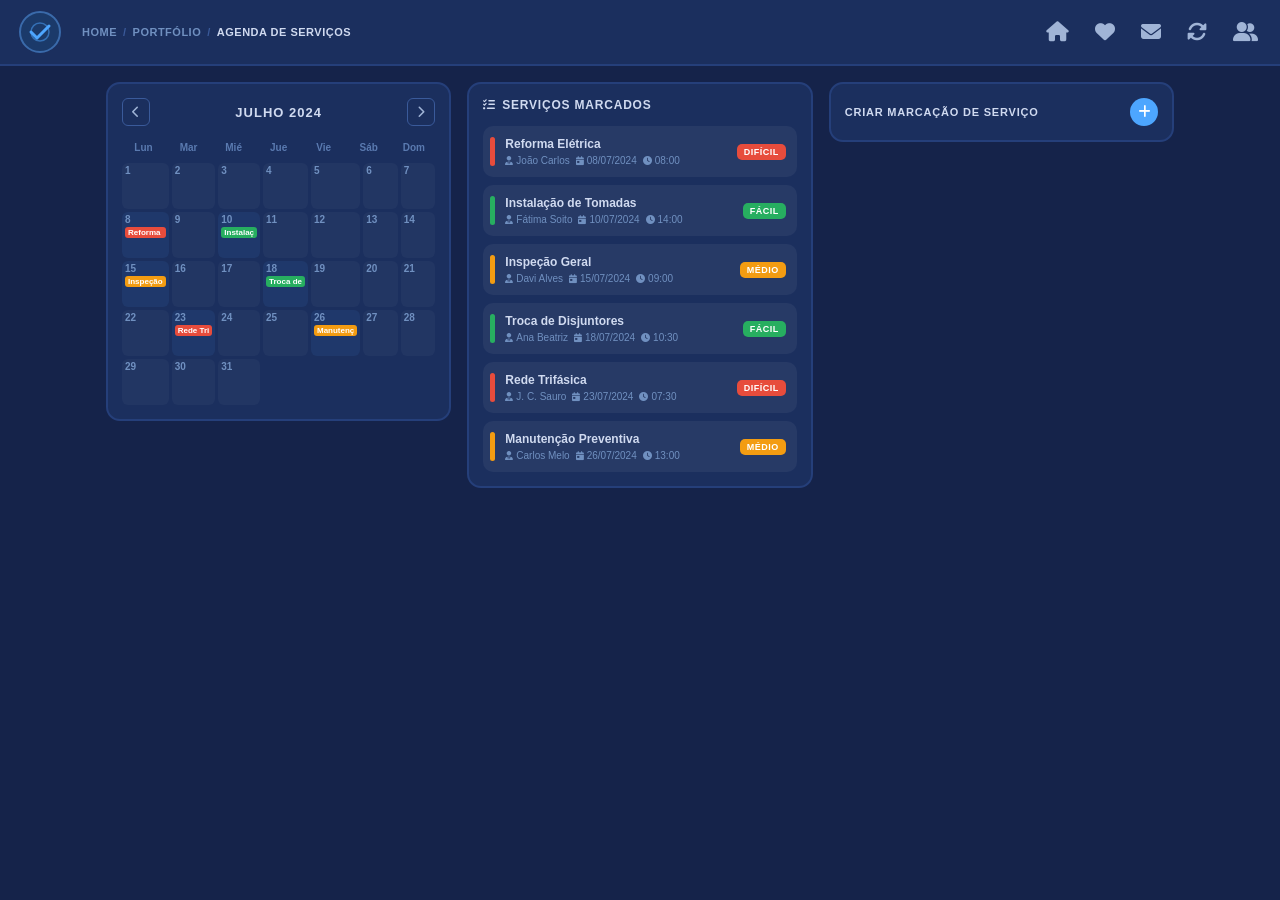
==== TI2TesteDoEduh/agenda.html @ 52f9d5dd "parte de agenda" ====
<!DOCTYPE html>
<html lang="pt-BR">
<head>
  <meta charset="UTF-8" />
  <meta name="viewport" content="width=device-width, initial-scale=1.0" />
  <title>Agenda de Serviços — ProFeed</title>
  <link rel="stylesheet" href="https://cdnjs.cloudflare.com/ajax/libs/font-awesome/6.5.0/css/all.min.css" />
  <link rel="stylesheet" href="agenda.css" />
</head>
<body>

<nav class="navbar">
  <svg class="nav-logo" viewBox="0 0 44 44" fill="none" xmlns="http://www.w3.org/2000/svg">
    <circle cx="22" cy="22" r="20" fill="#1b3a6a" stroke="#3a6aaa" stroke-width="2"/>
    <path d="M13 22 L19 28 L31 16" stroke="#4da6ff" stroke-width="3" stroke-linecap="round" stroke-linejoin="round"/>
    <circle cx="22" cy="22" r="9" stroke="#4da6ff" stroke-width="1.5" fill="none" opacity="0.5"/>
  </svg>

  <div class="nav-breadcrumb">
    <span onclick="location.href='index.html'">HOME</span>
    <span class="sep">/</span>
    <span onclick="location.href='portifolio.html'">PORTFÓLIO</span>
    <span class="sep">/</span>
    <span class="active">AGENDA DE SERVIÇOS</span>
  </div>

  <div class="nav-icons">
    <button class="nav-icon" onclick="location.href='index.html'" title="Início"><i class="fa-solid fa-house"></i></button>
    <button class="nav-icon" onclick="void(0)" title="Favoritos"><i class="fa-solid fa-heart"></i></button>
    <button class="nav-icon" onclick="location.href='mensagens.html'" title="Mensagens"><i class="fa-solid fa-envelope"></i></button>
    <button class="nav-icon" onclick="void(0)" title="Notificações"><i class="fa-solid fa-rotate"></i></button>
    <button class="nav-icon" onclick="void(0)" title="Comunidade"><i class="fa-solid fa-user-group"></i></button>
  </div>

  <button class="hamburger-btn" id="hamburger-btn" onclick="toggleMenu()" title="Menu">
    <span></span><span></span><span></span>
  </button>

  <div class="dropdown-menu" id="dropdown-menu">
    <button class="nav-icon dropdown-item" onclick="location.href='index.html'"><i class="fa-solid fa-house"></i> Início</button>
    <button class="nav-icon dropdown-item" onclick="location.href='portifolio.html'"><i class="fa-solid fa-id-card"></i> Portfólio</button>
    <button class="nav-icon dropdown-item" onclick="location.href='mensagens.html'"><i class="fa-solid fa-envelope"></i> Mensagens</button>
  </div>
</nav>

<div class="page">

  <div class="agenda-layout">

    <!-- CALENDAR -->
    <div class="calendar-section">
      <div class="calendar-header">
        <button class="cal-nav" id="prev-btn"><i class="fa-solid fa-chevron-left"></i></button>
        <span class="cal-month-label" id="month-label">JULHO 2024</span>
        <button class="cal-nav" id="next-btn"><i class="fa-solid fa-chevron-right"></i></button>
      </div>
      <div class="calendar-weekdays">
        <span>Lun</span><span>Mar</span><span>Mié</span><span>Jue</span><span>Vie</span><span>Sáb</span><span>Dom</span>
      </div>
      <div class="calendar-grid" id="calendar-grid"></div>
    </div>

    <!-- EVENTS LIST -->
    <div class="events-section">
      <div class="events-header">
        <span class="events-title"><i class="fa-solid fa-list-check"></i> SERVIÇOS MARCADOS</span>
      </div>
      <div class="events-list" id="events-list"></div>
    </div>

    <!-- CREATE EVENT FORM -->
    <div class="form-section">
      <div class="form-header">
        <span class="form-title">CRIAR MARCAÇÃO DE SERVIÇO</span>
        <button class="form-add-btn" id="open-form-btn"><i class="fa-solid fa-plus"></i></button>
      </div>

      <div class="form-body" id="form-body">
        <div class="form-group">
          <label>Título do Serviço</label>
          <input type="text" id="f-title" placeholder="Título do Serviço" />
        </div>
        <div class="form-group">
          <label>Cliente <span class="label-sub">(@)</span></label>
          <input type="text" id="f-client" placeholder="Insert @ do cliente" />
        </div>
        <div class="form-group">
          <label>Descrição do Serviço</label>
          <textarea id="f-desc" placeholder="Descrição detalhada"></textarea>
        </div>
        <div class="form-row">
          <div class="form-group half">
            <label>Data</label>
            <input type="date" id="f-date" />
          </div>
          <div class="form-group half">
            <label>Horário de Início</label>
            <input type="time" id="f-time" />
          </div>
        </div>
        <div class="form-row">
          <div class="form-group half">
            <label>Duração (hh:mm)</label>
            <input type="text" id="f-duration" placeholder="hh:mm" />
          </div>
          <div class="form-group half">
            <label>Fim Previsto</label>
            <input type="time" id="f-end" readonly placeholder="--:--" />
          </div>
        </div>
        <div class="form-group">
          <label>Nível de Importância</label>
          <div class="level-picker" id="level-picker">
            <button class="level-btn easy active" data-level="facil" type="button">Fácil</button>
            <button class="level-btn medium" data-level="medio" type="button">Médio</button>
            <button class="level-btn hard" data-level="dificil" type="button">Difícil</button>
          </div>
        </div>
        <div class="form-actions">
          <button class="btn-cancel" type="button" id="cancel-btn">CANCELAR</button>
          <button class="btn-confirm" type="button" id="confirm-btn">CONFIRMAR MARCAÇÃO</button>
        </div>
      </div>
    </div>

  </div>

  <!-- EVENT DETAIL MODAL -->
  <div class="modal-overlay" id="modal-overlay">
    <div class="modal-card">
      <button class="modal-close" id="modal-close"><i class="fa-solid fa-xmark"></i></button>
      <div class="modal-level-badge" id="modal-level"></div>
      <h2 class="modal-title" id="modal-title"></h2>
      <div class="modal-meta">
        <span><i class="fa-solid fa-user"></i> <span id="modal-client"></span></span>
        <span><i class="fa-solid fa-calendar-day"></i> <span id="modal-date"></span></span>
        <span><i class="fa-solid fa-clock"></i> <span id="modal-time"></span></span>
      </div>
      <p class="modal-desc" id="modal-desc"></p>
    </div>
  </div>

</div>

<script>
  /* ---- Static event data ---- */
  const EVENTS = [
    { id: 1, title: "Reforma Elétrica",       client: "João Carlos",  date: "2024-07-08", time: "08:00", duration: "03:00", desc: "Revisão completa da fiação da residência, troca de tomadas e quadro de disjuntores.", level: "dificil",  color: "#e74c3c" },
    { id: 2, title: "Instalação de Tomadas",  client: "Fátima Soito", date: "2024-07-10", time: "14:00", duration: "01:30", desc: "Instalação de 6 tomadas no escritório no novo padrão ABNT.", level: "facil",    color: "#27ae60" },
    { id: 3, title: "Inspeção Geral",         client: "Davi Alves",   date: "2024-07-15", time: "09:00", duration: "02:00", desc: "Vistoria técnica para adequação do imóvel ao laudo de segurança elétrica.", level: "medio",   color: "#f39c12" },
    { id: 4, title: "Troca de Disjuntores",   client: "Ana Beatriz",  date: "2024-07-18", time: "10:30", duration: "01:00", desc: "Substituição dos disjuntores antigos por modelos mais seguros e eficientes.", level: "facil",   color: "#27ae60" },
    { id: 5, title: "Rede Trifásica",         client: "J. C. Sauro",  date: "2024-07-23", time: "07:30", duration: "04:00", desc: "Instalação de rede trifásica para nova máquina industrial de grande porte.", level: "dificil", color: "#e74c3c" },
    { id: 6, title: "Manutenção Preventiva",  client: "Carlos Melo",  date: "2024-07-26", time: "13:00", duration: "02:30", desc: "Manutenção preventiva semestral de toda a instalação elétrica do galpão.", level: "medio",   color: "#f39c12" },
  ];

  const LEVEL_LABELS = { facil: "Fácil", medio: "Médio", dificil: "Difícil" };
  const LEVEL_COLORS = { facil: "#27ae60", medio: "#f39c12", dificil: "#e74c3c" };

  let currentYear = 2024, currentMonth = 6; // July 2024 (0-indexed)
  let selectedLevel = "facil";

  const MONTHS_PT = ["Janeiro","Fevereiro","Março","Abril","Maio","Junho","Julho","Agosto","Setembro","Outubro","Novembro","Dezembro"];

  /* ---- Calendar ---- */
  function renderCalendar() {
    const label = document.getElementById('month-label');
    label.textContent = `${MONTHS_PT[currentMonth].toUpperCase()} ${currentYear}`;

    const grid = document.getElementById('calendar-grid');
    grid.innerHTML = '';

    const firstDay = new Date(currentYear, currentMonth, 1).getDay();
    const daysInMonth = new Date(currentYear, currentMonth + 1, 0).getDate();
    const startOffset = (firstDay === 0) ? 6 : firstDay - 1; // Monday start

    for (let i = 0; i < startOffset; i++) {
      const empty = document.createElement('div');
      empty.className = 'cal-day empty';
      grid.appendChild(empty);
    }

    for (let d = 1; d <= daysInMonth; d++) {
      const dateStr = `${currentYear}-${String(currentMonth + 1).padStart(2,'0')}-${String(d).padStart(2,'0')}`;
      const dayEvents = EVENTS.filter(e => e.date === dateStr);

      const cell = document.createElement('div');
      cell.className = 'cal-day';
      if (dayEvents.length > 0) cell.classList.add('has-events');

      cell.innerHTML = `<span class="day-num">${d}</span>`;

      dayEvents.forEach(ev => {
        const dot = document.createElement('div');
        dot.className = 'event-dot';
        dot.style.background = LEVEL_COLORS[ev.level];
        dot.title = ev.title;
        dot.textContent = ev.title.slice(0, 8);
        dot.addEventListener('click', (e) => { e.stopPropagation(); openModal(ev); });
        cell.appendChild(dot);
      });

      grid.appendChild(cell);
    }
  }

  document.getElementById('prev-btn').addEventListener('click', () => {
    currentMonth--; if (currentMonth < 0) { currentMonth = 11; currentYear--; }
    renderCalendar();
  });
  document.getElementById('next-btn').addEventListener('click', () => {
    currentMonth++; if (currentMonth > 11) { currentMonth = 0; currentYear++; }
    renderCalendar();
  });

  /* ---- Events List ---- */
  function renderEventsList() {
    const list = document.getElementById('events-list');
    list.innerHTML = '';

    const sorted = [...EVENTS].sort((a,b) => a.date.localeCompare(b.date));
    sorted.forEach(ev => {
      const item = document.createElement('div');
      item.className = 'event-item';
      item.innerHTML = `
        <div class="event-item-color" style="background:${LEVEL_COLORS[ev.level]}"></div>
        <div class="event-item-info">
          <div class="event-item-title">${ev.title}</div>
          <div class="event-item-meta">
            <span><i class="fa-solid fa-user-tie"></i> ${ev.client}</span>
            <span><i class="fa-solid fa-calendar-day"></i> ${formatDate(ev.date)}</span>
            <span><i class="fa-solid fa-clock"></i> ${ev.time}</span>
          </div>
        </div>
        <span class="event-level-badge" style="background:${LEVEL_COLORS[ev.level]}">${LEVEL_LABELS[ev.level]}</span>
      `;
      item.addEventListener('click', () => openModal(ev));
      list.appendChild(item);
    });
  }

  function formatDate(str) {
    const [y,m,d] = str.split('-');
    return `${d}/${m}/${y}`;
  }

  /* ---- Modal ---- */
  function openModal(ev) {
    document.getElementById('modal-level').textContent = LEVEL_LABELS[ev.level];
    document.getElementById('modal-level').style.background = LEVEL_COLORS[ev.level];
    document.getElementById('modal-title').textContent = ev.title;
    document.getElementById('modal-client').textContent = ev.client;
    document.getElementById('modal-date').textContent = formatDate(ev.date);
    document.getElementById('modal-time').textContent = `${ev.time} (${ev.duration}h)`;
    document.getElementById('modal-desc').textContent = ev.desc;
    document.getElementById('modal-overlay').classList.add('active');
  }

  document.getElementById('modal-close').addEventListener('click', () => {
    document.getElementById('modal-overlay').classList.remove('active');
  });
  document.getElementById('modal-overlay').addEventListener('click', (e) => {
    if (e.target === document.getElementById('modal-overlay'))
      document.getElementById('modal-overlay').classList.remove('active');
  });

  /* ---- Form ---- */
  const formBody = document.getElementById('form-body');

  document.getElementById('open-form-btn').addEventListener('click', () => {
    formBody.classList.toggle('open');
  });
  document.getElementById('cancel-btn').addEventListener('click', () => {
    formBody.classList.remove('open');
  });

  document.querySelectorAll('.level-btn').forEach(btn => {
    btn.addEventListener('click', () => {
      document.querySelectorAll('.level-btn').forEach(b => b.classList.remove('active'));
      btn.classList.add('active');
      selectedLevel = btn.dataset.level;
    });
  });

  // Auto-calc end time
  function calcEnd() {
    const t = document.getElementById('f-time').value;
    const dur = document.getElementById('f-duration').value;
    if (!t || !dur) return;
    const [th, tm] = t.split(':').map(Number);
    const [dh, dm] = dur.split(':').map(Number);
    const totalMin = th * 60 + tm + dh * 60 + (dm || 0);
    const eh = Math.floor(totalMin / 60) % 24;
    const em = totalMin % 60;
    document.getElementById('f-end').value = `${String(eh).padStart(2,'0')}:${String(em).padStart(2,'0')}`;
  }
  document.getElementById('f-time').addEventListener('change', calcEnd);
  document.getElementById('f-duration').addEventListener('input', calcEnd);

  document.getElementById('confirm-btn').addEventListener('click', () => {
    const title  = document.getElementById('f-title').value.trim();
    const client = document.getElementById('f-client').value.trim();
    const date   = document.getElementById('f-date').value;
    const time   = document.getElementById('f-time').value;
    const dur    = document.getElementById('f-duration').value;
    const desc   = document.getElementById('f-desc').value.trim();

    if (!title || !client || !date || !time) {
      alert('Preencha título, cliente, data e horário.'); return;
    }

    EVENTS.push({
      id: Date.now(), title, client, date, time,
      duration: dur || '01:00', desc, level: selectedLevel,
      color: LEVEL_COLORS[selectedLevel]
    });

    renderEventsList();
    renderCalendar();
    formBody.classList.remove('open');

    // Reset
    ['f-title','f-client','f-desc','f-date','f-time','f-duration','f-end'].forEach(id => document.getElementById(id).value = '');
  });

  /* ---- Nav hamburger ---- */
  function toggleMenu() {
    const menu = document.getElementById('dropdown-menu');
    const btn  = document.getElementById('hamburger-btn');
    menu.classList.toggle('active');
    btn.classList.toggle('active');
  }

  /* ---- Init ---- */
  renderCalendar();
  renderEventsList();
</script>

</body>
</html>
---- TI2TesteDoEduh/agenda.css ----
*, *::before, *::after { box-sizing: border-box; margin: 0; padding: 0; }

body {
  font-family: 'Segoe UI', Arial, sans-serif;
  background: #15234a;
  min-height: 100vh;
  display: flex;
  flex-direction: column;
  align-items: center;
  padding-top: 64px;
}

/* ---- NAVBAR ---- */
.navbar {
  width: 100%;
  background: #1b2f5e;
  border-bottom: 2px solid #253f7a;
  display: flex;
  align-items: center;
  justify-content: space-between;
  padding: 10px 18px;
  position: fixed;
  top: 0; left: 0;
  z-index: 100;
  gap: 12px;
}

.nav-logo { width: 44px; height: 44px; cursor: default; flex-shrink: 0; }

.nav-breadcrumb {
  display: flex;
  align-items: center;
  gap: 6px;
  font-size: 11px;
  font-weight: 700;
  letter-spacing: 0.5px;
  color: #7090c0;
  flex: 1;
  padding-left: 8px;
}
.nav-breadcrumb span { cursor: pointer; transition: color 0.2s; }
.nav-breadcrumb span:hover { color: #4da6ff; }
.nav-breadcrumb .active { color: #d0daf0; cursor: default; }
.nav-breadcrumb .sep { color: #3a5a9a; cursor: default; }

.nav-icons { display: flex; gap: 18px; align-items: center; }
.nav-icon {
  color: #a0b4d6; font-size: 20px; cursor: pointer;
  transition: color 0.2s;
  background: none; border: none; padding: 4px;
}
.nav-icon:hover { color: #fff; }

.hamburger-btn {
  display: none;
  flex-direction: column; gap: 6px;
  background: none; border: none; cursor: pointer; padding: 4px;
}
.hamburger-btn span { width: 24px; height: 3px; background: #a0b4d6; border-radius: 2px; transition: background 0.2s, transform 0.3s; }
.hamburger-btn:hover span { background: #fff; }
.hamburger-btn.active span:nth-child(1) { transform: rotate(45deg) translate(10px, 10px); }
.hamburger-btn.active span:nth-child(2) { opacity: 0; }
.hamburger-btn.active span:nth-child(3) { transform: rotate(-45deg) translate(7px, -7px); }

.dropdown-menu {
  display: none; flex-direction: column;
  position: absolute; top: 100%; left: 0; right: 0;
  background: #1b2f5e; border-bottom: 2px solid #253f7a;
  padding: 10px 18px; gap: 10px;
  animation: slideDown 0.3s ease; z-index: 99;
}
.dropdown-menu.active { display: flex; }
@keyframes slideDown { from { opacity: 0; transform: translateY(-10px); } to { opacity: 1; transform: translateY(0); } }
.dropdown-menu .dropdown-item { justify-content: flex-start; padding: 10px 12px; border-radius: 6px; transition: background 0.2s; display: flex; align-items: center; gap: 10px; font-size: 16px; }
.dropdown-menu .dropdown-item:hover { background: rgba(74,166,255,0.1); }

/* ---- PAGE ---- */
.page {
  width: 100%;
  max-width: 1100px;
  padding: 18px 16px;
  display: flex;
  flex-direction: column;
  gap: 16px;
}

/* ---- AGENDA LAYOUT ---- */
.agenda-layout {
  display: grid;
  grid-template-columns: 1fr 1fr 1fr;
  gap: 16px;
  align-items: start;
}

/* ---- CALENDAR ---- */
.calendar-section {
  background: #1b2f5e;
  border: 2px solid #253f7a;
  border-radius: 14px;
  padding: 14px;
  color: #d0daf0;
}

.calendar-header {
  display: flex;
  align-items: center;
  justify-content: space-between;
  margin-bottom: 12px;
}

.cal-month-label {
  font-size: 13px;
  font-weight: 800;
  letter-spacing: 1px;
  color: #d0daf0;
}

.cal-nav {
  background: none;
  border: 1px solid #3a5a9a;
  border-radius: 6px;
  color: #a0b4d6;
  cursor: pointer;
  width: 28px; height: 28px;
  display: flex; align-items: center; justify-content: center;
  font-size: 12px;
  transition: background 0.2s, color 0.2s;
}
.cal-nav:hover { background: #253f7a; color: #fff; }

.calendar-weekdays {
  display: grid;
  grid-template-columns: repeat(7, 1fr);
  gap: 2px;
  margin-bottom: 6px;
}
.calendar-weekdays span {
  text-align: center;
  font-size: 10px;
  font-weight: 700;
  color: #5a7ab0;
  padding: 4px 0;
}

.calendar-grid {
  display: grid;
  grid-template-columns: repeat(7, 1fr);
  gap: 3px;
}

.cal-day {
  background: rgba(255,255,255,0.03);
  border-radius: 6px;
  min-height: 46px;
  padding: 3px;
  cursor: default;
  transition: background 0.15s;
  position: relative;
  display: flex;
  flex-direction: column;
  gap: 2px;
}
.cal-day.empty { background: transparent; cursor: default; }
.cal-day.has-events { background: rgba(74,166,255,0.08); }
.cal-day:not(.empty):hover { background: rgba(74,166,255,0.14); }

.day-num {
  font-size: 10px;
  font-weight: 600;
  color: #7090c0;
  line-height: 1;
}

.event-dot {
  border-radius: 3px;
  font-size: 8px;
  font-weight: 700;
  color: #fff;
  padding: 1px 3px;
  cursor: pointer;
  white-space: nowrap;
  overflow: hidden;
  text-overflow: ellipsis;
  max-width: 100%;
  transition: opacity 0.15s;
}
.event-dot:hover { opacity: 0.8; }

/* ---- EVENTS LIST ---- */
.events-section {
  background: #1b2f5e;
  border: 2px solid #253f7a;
  border-radius: 14px;
  padding: 14px;
  color: #d0daf0;
  display: flex;
  flex-direction: column;
  gap: 10px;
  max-height: 520px;
  overflow-y: auto;
}

.events-header {
  display: flex;
  align-items: center;
  justify-content: space-between;
  margin-bottom: 4px;
}

.events-title {
  font-size: 12px;
  font-weight: 800;
  letter-spacing: 0.8px;
  color: #d0daf0;
  display: flex;
  align-items: center;
  gap: 6px;
}

.events-list {
  display: flex;
  flex-direction: column;
  gap: 8px;
}

.event-item {
  background: rgba(255,255,255,0.05);
  border-radius: 10px;
  padding: 10px 10px 10px 0;
  display: flex;
  align-items: center;
  gap: 10px;
  cursor: pointer;
  border: 1px solid transparent;
  transition: border-color 0.2s, background 0.2s;
}
.event-item:hover { background: rgba(74,166,255,0.1); border-color: #3a5a9a; }

.event-item-color {
  width: 5px;
  border-radius: 3px;
  align-self: stretch;
  flex-shrink: 0;
  margin-left: 6px;
}

.event-item-info { flex: 1; min-width: 0; }
.event-item-title {
  font-size: 12px;
  font-weight: 700;
  color: #d0daf0;
  white-space: nowrap;
  overflow: hidden;
  text-overflow: ellipsis;
}
.event-item-meta {
  display: flex;
  flex-wrap: wrap;
  gap: 6px;
  margin-top: 4px;
}
.event-item-meta span {
  font-size: 10px;
  color: #7090c0;
  display: flex;
  align-items: center;
  gap: 3px;
}
.event-item-meta i { font-size: 9px; }

.event-level-badge {
  font-size: 9px;
  font-weight: 800;
  color: #fff;
  border-radius: 5px;
  padding: 3px 7px;
  letter-spacing: 0.5px;
  flex-shrink: 0;
  text-transform: uppercase;
}

/* ---- FORM SECTION ---- */
.form-section {
  background: #1b2f5e;
  border: 2px solid #253f7a;
  border-radius: 14px;
  padding: 14px;
  color: #d0daf0;
  display: flex;
  flex-direction: column;
  gap: 0;
}

.form-header {
  display: flex;
  align-items: center;
  justify-content: space-between;
  margin-bottom: 0;
}

.form-title {
  font-size: 11px;
  font-weight: 800;
  letter-spacing: 0.8px;
  color: #d0daf0;
}

.form-add-btn {
  width: 28px; height: 28px;
  background: #4da6ff;
  border: none;
  border-radius: 50%;
  color: #fff;
  cursor: pointer;
  font-size: 14px;
  display: flex; align-items: center; justify-content: center;
  transition: background 0.2s;
}
.form-add-btn:hover { background: #2a80d0; }

.form-body {
  max-height: 0;
  overflow: hidden;
  transition: max-height 0.4s ease, padding 0.3s ease, margin 0.3s ease;
  margin-top: 0;
}
.form-body.open {
  max-height: 600px;
  margin-top: 12px;
}

.form-group {
  display: flex;
  flex-direction: column;
  gap: 4px;
  margin-bottom: 10px;
}

.form-group label {
  font-size: 10px;
  font-weight: 700;
  color: #7090c0;
  text-transform: uppercase;
  letter-spacing: 0.5px;
}
.label-sub { font-weight: 400; text-transform: none; }

.form-group input,
.form-group textarea {
  background: rgba(255,255,255,0.06);
  border: 1px solid #2d4070;
  border-radius: 6px;
  color: #d0daf0;
  font-size: 12px;
  padding: 7px 10px;
  outline: none;
  transition: border-color 0.2s;
  font-family: inherit;
  resize: none;
}
.form-group textarea { height: 60px; }
.form-group input:focus,
.form-group textarea:focus { border-color: #4da6ff; }
.form-group input::placeholder,
.form-group textarea::placeholder { color: #4a5a7a; }

.form-row {
  display: flex;
  gap: 8px;
}
.form-group.half { flex: 1; }

.level-picker {
  display: flex;
  gap: 6px;
}

.level-btn {
  flex: 1;
  border: 2px solid transparent;
  border-radius: 8px;
  padding: 6px 4px;
  font-size: 11px;
  font-weight: 800;
  cursor: pointer;
  text-transform: uppercase;
  letter-spacing: 0.5px;
  transition: opacity 0.15s, transform 0.15s;
  color: #fff;
}
.level-btn.easy   { background: rgba(39,174,96,0.25);  border-color: rgba(39,174,96,0.4); }
.level-btn.medium { background: rgba(243,156,18,0.25); border-color: rgba(243,156,18,0.4); }
.level-btn.hard   { background: rgba(231,76,60,0.25);  border-color: rgba(231,76,60,0.4); }

.level-btn.easy.active   { background: #27ae60; border-color: #27ae60; }
.level-btn.medium.active { background: #f39c12; border-color: #f39c12; }
.level-btn.hard.active   { background: #e74c3c; border-color: #e74c3c; }

.level-btn:hover { opacity: 0.85; transform: translateY(-1px); }

.form-actions {
  display: flex;
  gap: 8px;
  margin-top: 4px;
}

.btn-cancel {
  flex: 1;
  background: none;
  border: 1px solid #3a5a9a;
  color: #a0b4d6;
  border-radius: 7px;
  padding: 8px;
  font-size: 10px;
  font-weight: 700;
  cursor: pointer;
  letter-spacing: 0.5px;
  transition: border-color 0.2s, color 0.2s;
}
.btn-cancel:hover { border-color: #fff; color: #fff; }

.btn-confirm {
  flex: 2;
  background: #4da6ff;
  border: none;
  color: #fff;
  border-radius: 7px;
  padding: 8px;
  font-size: 10px;
  font-weight: 800;
  cursor: pointer;
  letter-spacing: 0.5px;
  transition: background 0.2s;
}
.btn-confirm:hover { background: #2a80d0; }

/* ---- MODAL ---- */
.modal-overlay {
  position: fixed;
  inset: 0;
  background: rgba(10,18,40,0.85);
  display: flex;
  align-items: center;
  justify-content: center;
  z-index: 200;
  opacity: 0;
  pointer-events: none;
  transition: opacity 0.25s;
  padding: 16px;
}
.modal-overlay.active { opacity: 1; pointer-events: all; }

.modal-card {
  background: #1b2f5e;
  border: 2px solid #3a5a9a;
  border-radius: 16px;
  padding: 24px;
  max-width: 420px;
  width: 100%;
  position: relative;
  animation: popIn 0.25s ease;
}
@keyframes popIn { from { transform: scale(0.9); opacity: 0; } to { transform: scale(1); opacity: 1; } }

.modal-close {
  position: absolute;
  top: 14px; right: 14px;
  background: none; border: none;
  color: #7090c0; font-size: 18px; cursor: pointer;
  transition: color 0.2s;
}
.modal-close:hover { color: #fff; }

.modal-level-badge {
  display: inline-block;
  font-size: 10px;
  font-weight: 800;
  color: #fff;
  border-radius: 6px;
  padding: 4px 10px;
  text-transform: uppercase;
  letter-spacing: 0.8px;
  margin-bottom: 10px;
}

.modal-title {
  font-size: 18px;
  font-weight: 800;
  color: #d0daf0;
  margin-bottom: 12px;
  line-height: 1.3;
}

.modal-meta {
  display: flex;
  flex-direction: column;
  gap: 6px;
  margin-bottom: 14px;
}
.modal-meta span {
  font-size: 12px;
  color: #7090c0;
  display: flex;
  align-items: center;
  gap: 8px;
}
.modal-meta i { color: #4da6ff; width: 14px; }

.modal-desc {
  font-size: 13px;
  color: #a0b4d6;
  line-height: 1.6;
  border-top: 1px solid #253f7a;
  padding-top: 12px;
}

/* ---- SCROLLBAR ---- */
.events-section::-webkit-scrollbar { width: 4px; }
.events-section::-webkit-scrollbar-track { background: transparent; }
.events-section::-webkit-scrollbar-thumb { background: #3a5a9a; border-radius: 4px; }

/* ---- RESPONSIVE ---- */
@media (max-width: 860px) {
  .agenda-layout { grid-template-columns: 1fr 1fr; }
  .form-section { grid-column: 1 / -1; }
  body { padding-top: 80px; }
  .nav-breadcrumb { display: none; }
  .hamburger-btn { display: flex; }
  .nav-icons { display: none; }
}

@media (max-width: 540px) {
  .agenda-layout { grid-template-columns: 1fr; }
  .form-section { grid-column: 1; }
  body { padding-top: 120px; }
}
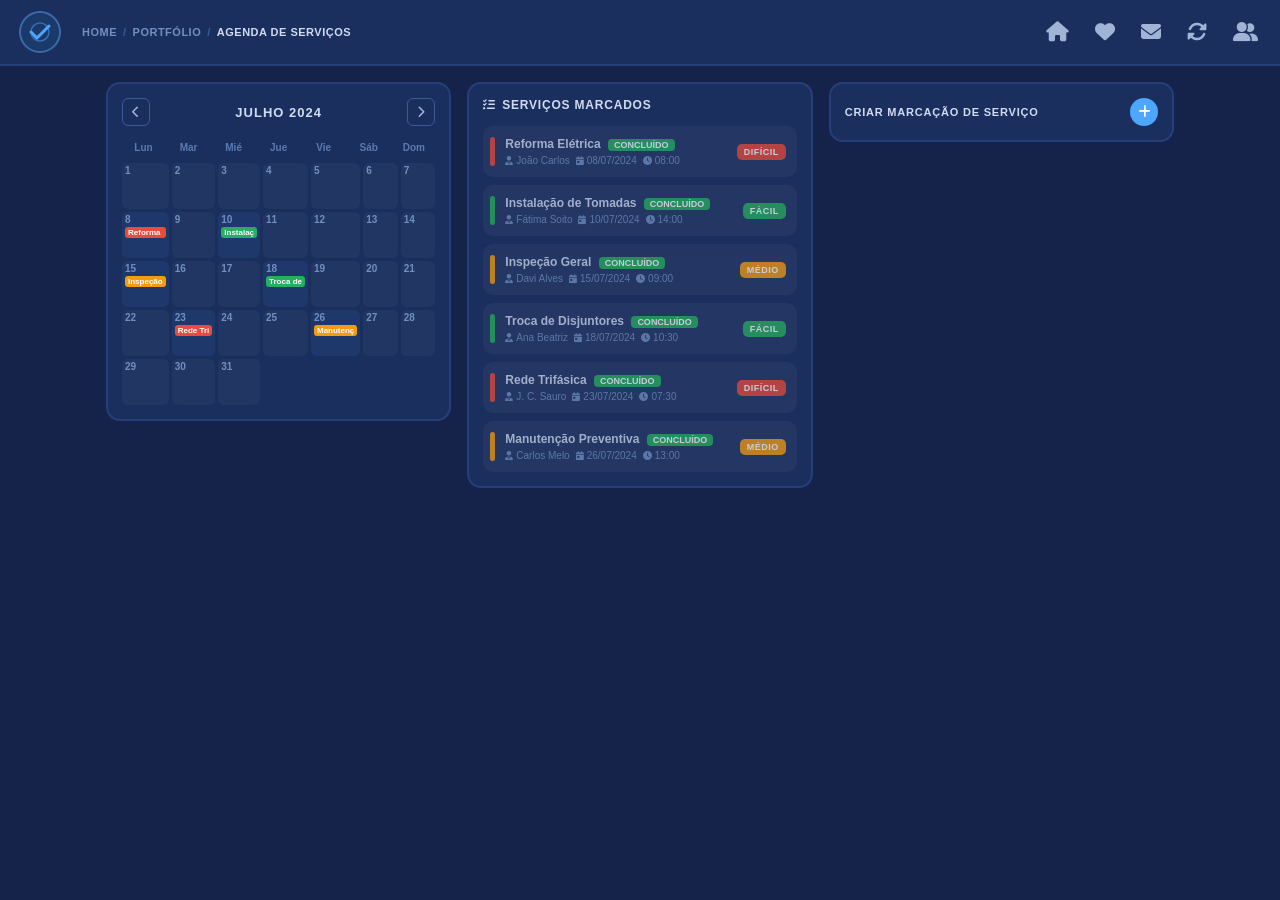
==== commit 29361756: "part final" ====
--- a/TI2TesteDoEduh/agenda.html
+++ b/TI2TesteDoEduh/agenda.html
@@ -3,7 +3,7 @@
 <head>
   <meta charset="UTF-8" />
   <meta name="viewport" content="width=device-width, initial-scale=1.0" />
-  <title>Agenda de Serviços — ProFeed</title>
+  <title>Agenda de Serviços — Resolve Aqui</title>
   <link rel="stylesheet" href="https://cdnjs.cloudflare.com/ajax/libs/font-awesome/6.5.0/css/all.min.css" />
   <link rel="stylesheet" href="agenda.css" />
 </head>
@@ -143,8 +143,7 @@
 </div>
 
 <script>
-  /* ---- Static event data ---- */
-  const EVENTS = [
+  const STATIC_EVENTS = [
     { id: 1, title: "Reforma Elétrica",       client: "João Carlos",  date: "2024-07-08", time: "08:00", duration: "03:00", desc: "Revisão completa da fiação da residência, troca de tomadas e quadro de disjuntores.", level: "dificil",  color: "#e74c3c" },
     { id: 2, title: "Instalação de Tomadas",  client: "Fátima Soito", date: "2024-07-10", time: "14:00", duration: "01:30", desc: "Instalação de 6 tomadas no escritório no novo padrão ABNT.", level: "facil",    color: "#27ae60" },
     { id: 3, title: "Inspeção Geral",         client: "Davi Alves",   date: "2024-07-15", time: "09:00", duration: "02:00", desc: "Vistoria técnica para adequação do imóvel ao laudo de segurança elétrica.", level: "medio",   color: "#f39c12" },
@@ -156,12 +155,47 @@
   const LEVEL_LABELS = { facil: "Fácil", medio: "Médio", dificil: "Difícil" };
   const LEVEL_COLORS = { facil: "#27ae60", medio: "#f39c12", dificil: "#e74c3c" };
 
-  let currentYear = 2024, currentMonth = 6; // July 2024 (0-indexed)
+  const AGENDA_KEY    = 'profeed_agenda_events';
+  const COMPLETED_KEY = 'profeed_completed_services';
+
+  function loadEvents() {
+    try {
+      const saved = JSON.parse(localStorage.getItem(AGENDA_KEY));
+      if (saved && saved.length) return saved;
+    } catch(e) {}
+    const events = STATIC_EVENTS.map(e => ({ ...e, color: LEVEL_COLORS[e.level] }));
+    saveEvents(events);
+    return events;
+  }
+
+  function saveEvents(arr) {
+    localStorage.setItem(AGENDA_KEY, JSON.stringify(arr));
+  }
+
+  function syncCompleted(events) {
+    const today = new Date();
+    today.setHours(0,0,0,0);
+    let completed = [];
+    try { completed = JSON.parse(localStorage.getItem(COMPLETED_KEY)) || []; } catch(e) {}
+    const existingIds = new Set(completed.map(c => c.id));
+    events.forEach(ev => {
+      const evDate = new Date(ev.date);
+      if (evDate < today && !existingIds.has(ev.id)) {
+        completed.push({ ...ev, completedAt: ev.date });
+        existingIds.add(ev.id);
+      }
+    });
+    localStorage.setItem(COMPLETED_KEY, JSON.stringify(completed));
+  }
+
+  let EVENTS = loadEvents();
+  syncCompleted(EVENTS);
+
+  let currentYear = 2024, currentMonth = 6;
   let selectedLevel = "facil";
 
   const MONTHS_PT = ["Janeiro","Fevereiro","Março","Abril","Maio","Junho","Julho","Agosto","Setembro","Outubro","Novembro","Dezembro"];
 
-  /* ---- Calendar ---- */
   function renderCalendar() {
     const label = document.getElementById('month-label');
     label.textContent = `${MONTHS_PT[currentMonth].toUpperCase()} ${currentYear}`;
@@ -171,7 +205,7 @@
 
     const firstDay = new Date(currentYear, currentMonth, 1).getDay();
     const daysInMonth = new Date(currentYear, currentMonth + 1, 0).getDate();
-    const startOffset = (firstDay === 0) ? 6 : firstDay - 1; // Monday start
+    const startOffset = (firstDay === 0) ? 6 : firstDay - 1;
 
     for (let i = 0; i < startOffset; i++) {
       const empty = document.createElement('div');
@@ -212,19 +246,21 @@
     renderCalendar();
   });
 
-  /* ---- Events List ---- */
   function renderEventsList() {
     const list = document.getElementById('events-list');
     list.innerHTML = '';
 
     const sorted = [...EVENTS].sort((a,b) => a.date.localeCompare(b.date));
     sorted.forEach(ev => {
+      const today = new Date(); today.setHours(0,0,0,0);
+      const evDate = new Date(ev.date);
+      const isPast = evDate < today;
       const item = document.createElement('div');
-      item.className = 'event-item';
+      item.className = 'event-item' + (isPast ? ' past-event' : '');
       item.innerHTML = `
         <div class="event-item-color" style="background:${LEVEL_COLORS[ev.level]}"></div>
         <div class="event-item-info">
-          <div class="event-item-title">${ev.title}</div>
+          <div class="event-item-title">${ev.title}${isPast ? ' <span class="done-tag">Concluído</span>' : ''}</div>
           <div class="event-item-meta">
             <span><i class="fa-solid fa-user-tie"></i> ${ev.client}</span>
             <span><i class="fa-solid fa-calendar-day"></i> ${formatDate(ev.date)}</span>
@@ -243,7 +279,6 @@
     return `${d}/${m}/${y}`;
   }
 
-  /* ---- Modal ---- */
   function openModal(ev) {
     document.getElementById('modal-level').textContent = LEVEL_LABELS[ev.level];
     document.getElementById('modal-level').style.background = LEVEL_COLORS[ev.level];
@@ -263,7 +298,6 @@
       document.getElementById('modal-overlay').classList.remove('active');
   });
 
-  /* ---- Form ---- */
   const formBody = document.getElementById('form-body');
 
   document.getElementById('open-form-btn').addEventListener('click', () => {
@@ -281,7 +315,6 @@
     });
   });
 
-  // Auto-calc end time
   function calcEnd() {
     const t = document.getElementById('f-time').value;
     const dur = document.getElementById('f-duration').value;
@@ -308,21 +341,23 @@
       alert('Preencha título, cliente, data e horário.'); return;
     }
 
-    EVENTS.push({
+    const newEvent = {
       id: Date.now(), title, client, date, time,
       duration: dur || '01:00', desc, level: selectedLevel,
       color: LEVEL_COLORS[selectedLevel]
-    });
+    };
+
+    EVENTS.push(newEvent);
+    saveEvents(EVENTS);
+    syncCompleted(EVENTS);
 
     renderEventsList();
     renderCalendar();
     formBody.classList.remove('open');
 
-    // Reset
     ['f-title','f-client','f-desc','f-date','f-time','f-duration','f-end'].forEach(id => document.getElementById(id).value = '');
   });
 
-  /* ---- Nav hamburger ---- */
   function toggleMenu() {
     const menu = document.getElementById('dropdown-menu');
     const btn  = document.getElementById('hamburger-btn');
@@ -330,7 +365,6 @@
     btn.classList.toggle('active');
   }
 
-  /* ---- Init ---- */
   renderCalendar();
   renderEventsList();
 </script>
--- a/TI2TesteDoEduh/agenda.css
+++ b/TI2TesteDoEduh/agenda.css
@@ -514,6 +514,14 @@
   padding-top: 12px;
 }
 
+/* ---- PAST EVENT TAG ---- */
+.past-event { opacity: 0.75; }
+.done-tag {
+  display: inline-block; font-size: 9px; font-weight: 700;
+  background: #27ae60; color: #fff; border-radius: 4px;
+  padding: 1px 6px; margin-left: 4px; text-transform: uppercase; vertical-align: middle;
+}
+
 /* ---- SCROLLBAR ---- */
 .events-section::-webkit-scrollbar { width: 4px; }
 .events-section::-webkit-scrollbar-track { background: transparent; }
